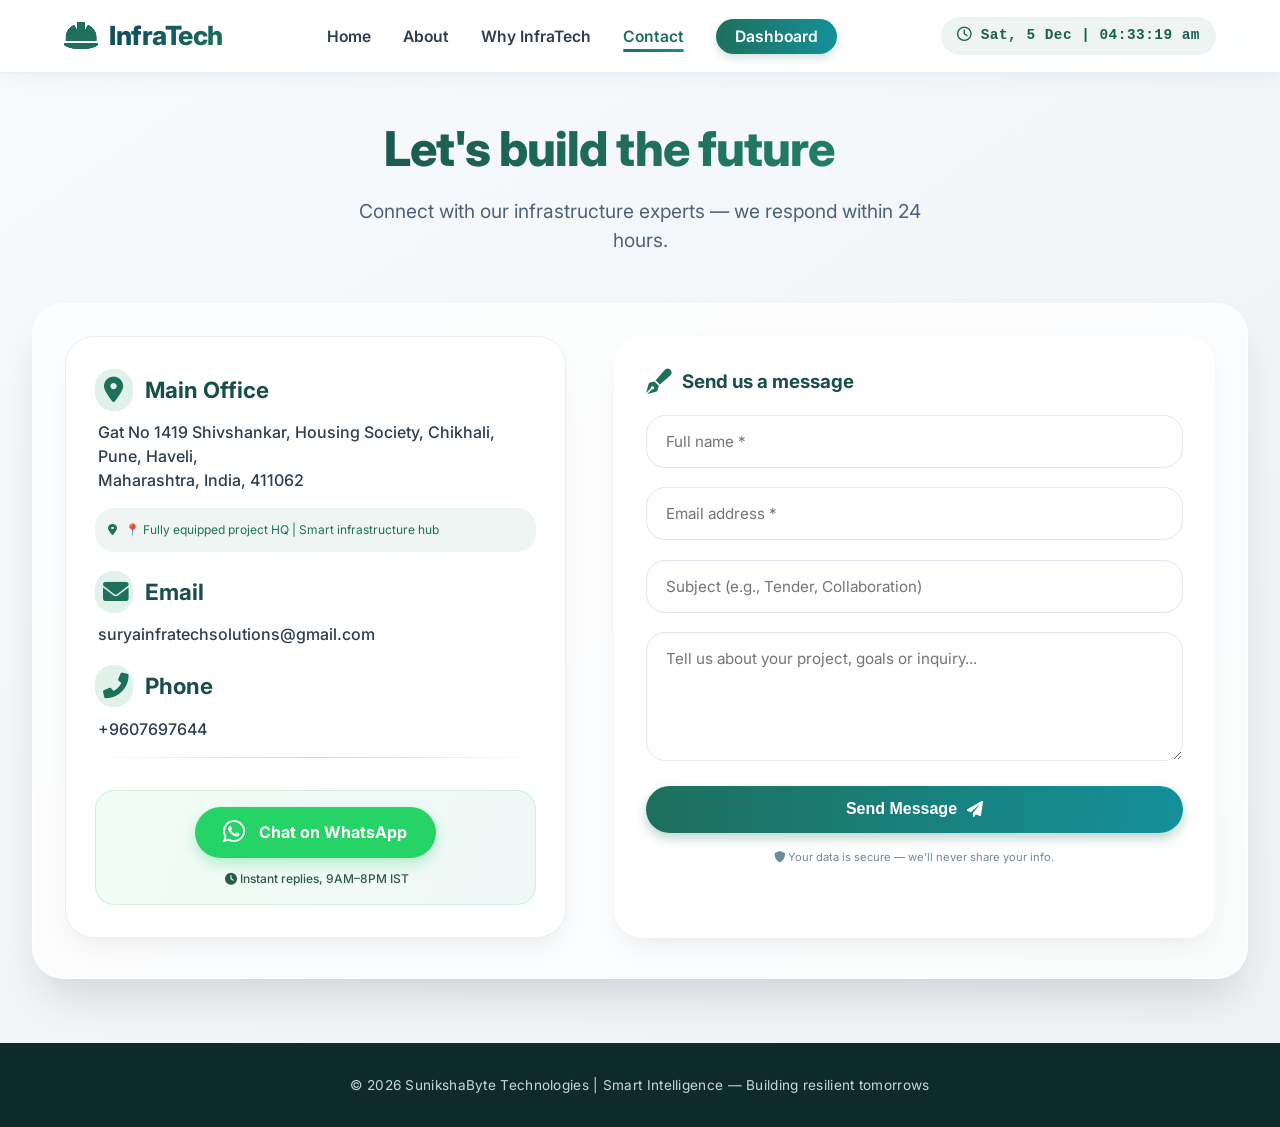
==== contact.html @ 0a13487b "Initial commit" ====
<!DOCTYPE html>
<html lang="en">
<head>
    <meta charset="UTF-8">
    <meta name="viewport" content="width=device-width, initial-scale=1.0, user-scalable=yes">
    <title>InfraTech | Contact & Connect</title>
    <!-- Google Fonts + Font Awesome -->
    <link href="https://fonts.googleapis.com/css2?family=Inter:opsz,wght@14..32,300;14..32,400;14..32,600;14..32,700;14..32,800&display=swap" rel="stylesheet">
    <link rel="stylesheet" href="https://cdnjs.cloudflare.com/ajax/libs/font-awesome/6.0.0-beta3/css/all.min.css">
    <!-- AOS Library (Animate on Scroll) -->
    <link href="https://unpkg.com/aos@2.3.1/dist/aos.css" rel="stylesheet">
    <style>
        * {
            margin: 0;
            padding: 0;
            box-sizing: border-box;
        }

        body {
            font-family: 'Inter', sans-serif;
            background: linear-gradient(145deg, #f8fafc 0%, #eef2f5 100%);
            color: #1e2a3e;
            line-height: 1.5;
            overflow-x: hidden;
        }

        /* modern navbar with glass morphism */
        .navbar {
            display: flex;
            justify-content: space-between;
            align-items: center;
            padding: 1rem 5%;
            background: rgba(255, 255, 255, 0.92);
            backdrop-filter: blur(12px);
            box-shadow: 0 8px 20px rgba(0, 0, 0, 0.03), 0 2px 4px rgba(0, 0, 0, 0.02);
            position: sticky;
            top: 0;
            z-index: 1000;
            transition: all 0.3s ease;
            border-bottom: 1px solid rgba(0, 119, 182, 0.1);
        }

        .logo {
            display: flex;
            align-items: center;
            gap: 12px;
            font-size: 1.65rem;
            font-weight: 800;
            letter-spacing: -0.02em;
            background: linear-gradient(135deg, #0b3b5f, #1e6f5c);
            -webkit-background-clip: text;
            background-clip: text;
            color: transparent;
        }

        .logo i {
            background: linear-gradient(145deg, #0f4c5f, #1e7e6c);
            -webkit-background-clip: text;
            background-clip: text;
            color: #1e6f5c;
            font-size: 1.9rem;
        }

        .nav-links {
            display: flex;
            gap: 2rem;
            list-style: none;
            align-items: center;
        }

        .nav-links a {
            text-decoration: none;
            font-weight: 600;
            color: #2c3e50;
            transition: 0.25s ease;
            font-size: 0.98rem;
            position: relative;
        }

        .nav-links a:not(.btn-dashboard):after {
            content: '';
            position: absolute;
            bottom: -6px;
            left: 0;
            width: 0%;
            height: 2.5px;
            background: linear-gradient(90deg, #1e6f5c, #14919b);
            transition: width 0.3s ease;
            border-radius: 4px;
        }

        .nav-links a:hover:after,
        .nav-links a.active:after {
            width: 100%;
        }

        .nav-links a.active {
            color: #1e6f5c;
        }

        .btn-dashboard {
            background: linear-gradient(95deg, #1e6f5c, #14919b);
            padding: 0.5rem 1.2rem;
            border-radius: 40px;
            color: white !important;
            box-shadow: 0 4px 8px rgba(30, 111, 92, 0.2);
            transition: transform 0.2s, box-shadow 0.2s;
        }

        .btn-dashboard:hover {
            transform: translateY(-2px);
            box-shadow: 0 8px 18px rgba(30, 111, 92, 0.3);
        }

        .live-clock {
            background: rgba(30, 111, 92, 0.08);
            padding: 0.5rem 1rem;
            border-radius: 60px;
            font-family: monospace;
            font-weight: 600;
            font-size: 0.9rem;
            color: #1a5f4e;
            letter-spacing: 0.5px;
            backdrop-filter: blur(4px);
        }

        /* page container */
        .page-container {
            max-width: 1280px;
            margin: 2.5rem auto;
            padding: 0 2rem;
        }

        .page-header {
            text-align: center;
            margin-bottom: 3rem;
        }

        .page-header h1 {
            font-size: 3rem;
            font-weight: 800;
            background: linear-gradient(125deg, #1a3c40, #1e6f5c, #2c9b7a);
            -webkit-background-clip: text;
            background-clip: text;
            color: transparent;
            letter-spacing: -0.02em;
            animation: fadeSlideUp 0.7s ease-out;
        }

        .page-header p {
            font-size: 1.2rem;
            color: #4a627a;
            margin-top: 0.8rem;
            max-width: 600px;
            margin-left: auto;
            margin-right: auto;
            animation: fadeSlideUp 0.7s 0.1s backwards;
        }

        /* contact grid modern */
        .contact-grid {
            display: grid;
            grid-template-columns: 1fr 1.2fr;
            gap: 3rem;
            background: rgba(255, 255, 255, 0.7);
            backdrop-filter: blur(2px);
            border-radius: 2rem;
            padding: 2rem 2rem 2.5rem;
            box-shadow: 0 25px 45px -12px rgba(0, 0, 0, 0.15);
            border: 1px solid rgba(255, 255, 255, 0.8);
            transition: all 0.3s;
        }

        /* left side - professional info cards */
        .contact-info {
            background: white;
            border-radius: 1.8rem;
            padding: 2rem 1.8rem;
            box-shadow: 0 12px 28px -8px rgba(0, 0, 0, 0.08);
            transition: transform 0.3s, box-shadow 0.3s;
            border: 1px solid #e9f0f0;
        }

        .contact-info:hover {
            transform: translateY(-6px);
            box-shadow: 0 24px 40px -12px rgba(30, 111, 92, 0.2);
        }

        .contact-info h3 {
            font-size: 1.4rem;
            margin: 1.2rem 0 0.6rem 0;
            display: flex;
            align-items: center;
            gap: 12px;
            color: #1a4e48;
        }

        .contact-info h3:first-of-type {
            margin-top: 0;
        }

        .contact-info h3 i {
            font-size: 1.6rem;
            color: #1e6f5c;
            background: #e0f2e9;
            padding: 8px;
            border-radius: 18px;
            width: 2.4rem;
            text-align: center;
        }

        .contact-info p {
            color: #2c3e4e;
            line-height: 1.5;
            margin-left: 0.2rem;
            font-weight: 500;
        }

        /* whatsapp button special */
        .whatsapp-direct {
            margin-top: 2rem;
            background: linear-gradient(105deg, #25D36610, #128C7E10);
            border-radius: 1.2rem;
            padding: 1rem;
            text-align: center;
            border: 1px solid #25D36630;
            transition: 0.25s;
        }

        .whatsapp-btn {
            display: inline-flex;
            align-items: center;
            gap: 14px;
            background: #25D366;
            padding: 0.8rem 1.8rem;
            border-radius: 60px;
            text-decoration: none;
            font-weight: 700;
            color: white;
            font-size: 1rem;
            transition: 0.2s;
            box-shadow: 0 6px 14px rgba(37, 211, 102, 0.3);
        }

        .whatsapp-btn i {
            font-size: 1.6rem;
        }

        .whatsapp-btn:hover {
            transform: scale(1.03);
            background: #20b859;
            box-shadow: 0 10px 20px rgba(37, 211, 102, 0.4);
        }

        /* form styling */
        .contact-form {
            background: white;
            border-radius: 1.8rem;
            padding: 2rem 2rem;
            box-shadow: 0 12px 28px -8px rgba(0, 0, 0, 0.08);
            transition: transform 0.3s;
        }

        .contact-form:hover {
            transform: translateY(-4px);
        }

        .contact-form input,
        .contact-form textarea {
            width: 100%;
            padding: 1rem 1.2rem;
            margin-bottom: 1.2rem;
            border: 1.5px solid #e2e8f0;
            border-radius: 1.2rem;
            font-family: 'Inter', sans-serif;
            font-size: 0.95rem;
            transition: all 0.2s;
            background: #fefefe;
        }

        .contact-form input:focus,
        .contact-form textarea:focus {
            outline: none;
            border-color: #1e6f5c;
            box-shadow: 0 0 0 4px rgba(30, 111, 92, 0.2);
        }

        .cta-button {
            background: linear-gradient(95deg, #1e6f5c, #14919b);
            border: none;
            padding: 0.9rem 1.8rem;
            border-radius: 60px;
            font-weight: 700;
            font-size: 1rem;
            color: white;
            display: inline-flex;
            align-items: center;
            gap: 10px;
            cursor: pointer;
            transition: all 0.25s;
            width: 100%;
            justify-content: center;
            box-shadow: 0 5px 12px rgba(30, 111, 92, 0.3);
        }

        .cta-button:hover {
            transform: translateY(-2px);
            filter: brightness(1.03);
            box-shadow: 0 12px 22px rgba(30, 111, 92, 0.4);
        }

        .form-feedback {
            margin-top: 1rem;
            font-size: 0.85rem;
            text-align: center;
            font-weight: 500;
            transition: all 0.2s;
        }

        footer {
            text-align: center;
            padding: 2rem;
            background: #0f2a2a;
            color: #cbd5e1;
            margin-top: 4rem;
            font-size: 0.85rem;
            letter-spacing: 0.3px;
        }

        /* animations */
        @keyframes fadeSlideUp {
            from {
                opacity: 0;
                transform: translateY(28px);
            }
            to {
                opacity: 1;
                transform: translateY(0);
            }
        }

        /* responsive */
        @media (max-width: 900px) {
            .contact-grid {
                grid-template-columns: 1fr;
                gap: 2rem;
                padding: 1.5rem;
            }
            .navbar {
                flex-wrap: wrap;
                gap: 0.8rem;
                justify-content: center;
            }
            .nav-links {
                flex-wrap: wrap;
                justify-content: center;
                gap: 1rem;
            }
            .page-header h1 {
                font-size: 2.3rem;
            }
        }

        /* floating subtle icon animation */
        .contact-info i, .whatsapp-btn i {
            transition: transform 0.2s;
        }

        .contact-info h3:hover i {
            transform: scale(1.08);
        }

        /* custom map marker style */
        .office-map-mock {
            margin-top: 1rem;
            background: #eef5f2;
            border-radius: 1.2rem;
            padding: 0.8rem;
            font-size: 0.75rem;
            display: flex;
            align-items: center;
            gap: 8px;
            color: #1e6f5c;
        }

        hr {
            margin: 1rem 0;
            border: 0;
            height: 1px;
            background: linear-gradient(90deg, transparent, #cbd5e1, transparent);
        }
    </style>
</head>
<body>

<nav class="navbar">
    <div class="logo">
        <i class="fas fa-hard-hat"></i>
        <span>InfraTech</span>
    </div>
    <ul class="nav-links">
        <li><a href="index.html">Home</a></li>
        <li><a href="about.html">About</a></li>
        <li><a href="why.html">Why InfraTech</a></li>
        <li><a href="contact.html" class="active">Contact</a></li>
        <li><a href="dashboard.html" class="btn-dashboard">Dashboard</a></li>
    </ul>
    <div class="live-clock" id="liveClock"></div>
</nav>

<main class="page-container">
    <section class="page-header" data-aos="fade-up" data-aos-duration="700">
        <h1>Let's build the future <i class="fas fa-arrow-trend-up"></i></h1>
        <p>Connect with our infrastructure experts — we respond within 24 hours.</p>
    </section>

    <div class="contact-grid">
        <!-- LEFT: Professional contact info + WhatsApp direct -->
        <div class="contact-info" data-aos="fade-right" data-aos-delay="150">
            <h3><i class="fas fa-map-marker-alt"></i> Main Office</h3>
            <p>Gat No 1419 Shivshankar, Housing Society, Chikhali, Pune, Haveli,<br>Maharashtra, India, 411062</p>
            <div class="office-map-mock">
                <i class="fas fa-location-dot"></i> <span>📍 Fully equipped project HQ | Smart infrastructure hub</span>
            </div>
            
            <h3><i class="fas fa-envelope"></i> Email</h3>
            <p>suryainfratechsolutions@gmail.com</p>
            
            <h3><i class="fas fa-phone-alt"></i> Phone</h3>
            <p>+9607697644</p>
            
            <hr>
            <!-- WhatsApp direct integration -->
            <div class="whatsapp-direct">
                <a href="https://wa.me/9607697644?text=Hello%20InfraTech%2C%20I%27m%20interested%20in%20your%20infrastructure%20services%20and%20would%20like%20to%20discuss%20a%20project." 
                   target="_blank" 
                   rel="noopener noreferrer" 
                   class="whatsapp-btn">
                    <i class="fab fa-whatsapp"></i> Chat on WhatsApp
                </a>
                <p style="font-size: 0.75rem; margin-top: 12px; color:#2c5a4a;"><i class="fas fa-clock"></i> Instant replies, 9AM–8PM IST</p>
            </div>
        </div>

        <!-- RIGHT: Dynamic form with animation and toast feedback -->
        <form id="contactForm" class="contact-form" data-aos="fade-left" data-aos-delay="200">
            <div style="display: flex; align-items: center; gap: 10px; margin-bottom: 1.2rem;">
                <i class="fas fa-pen-fancy" style="color:#1e6f5c; font-size: 1.6rem;"></i>
                <h3 style="color: #1a4e48; margin:0;">Send us a message</h3>
            </div>
            <input type="text" id="name" placeholder="Full name *" required>
            <input type="email" id="email" placeholder="Email address *" required>
            <input type="text" id="subject" placeholder="Subject (e.g., Tender, Collaboration)">
            <textarea id="message" rows="5" placeholder="Tell us about your project, goals or inquiry..." required></textarea>
            <button type="submit" class="cta-button" id="submitBtn">
                <span>Send Message</span> <i class="fas fa-paper-plane"></i>
            </button>
            <div id="formFeedback" class="form-feedback"></div>
            <p style="font-size: 0.7rem; text-align: center; margin-top: 1rem; color: #6c8b9b;"><i class="fas fa-shield-alt"></i> Your data is secure — we’ll never share your info.</p>
        </form>
    </div>
</main>

<footer>
    <p>&copy; 2026 SunikshaByte Technologies | Smart Intelligence — Building resilient tomorrows</p>
</footer>

<!-- AOS + GSAP for extra micro interactions (optional but adds pro animations) -->
<script src="https://unpkg.com/aos@2.3.1/dist/aos.js"></script>
<script src="https://cdnjs.cloudflare.com/ajax/libs/gsap/3.12.5/gsap.min.js"></script>

<script>
    // Live Clock update (professional)
    function updateClock() {
        const now = new Date();
        const options = { timeZone: 'Asia/Kolkata', hour12: true, hour: '2-digit', minute: '2-digit', second: '2-digit' };
        let timeStr = now.toLocaleTimeString('en-IN', options);
        const day = now.toLocaleDateString('en-IN', { weekday: 'short', day: 'numeric', month: 'short' });
        document.getElementById('liveClock').innerHTML = `<i class="far fa-clock"></i> ${day} | ${timeStr}`;
    }
    updateClock();
    setInterval(updateClock, 1000);

    // AOS init (scroll animations)
    AOS.init({
        duration: 800,
        once: true,
        offset: 80,
        easing: 'ease-out-quad',
    });

    // GSAP entrance animation for contact grid and minor floating effect
    gsap.fromTo(".contact-info", 
        { opacity: 0, x: -35 },
        { opacity: 1, x: 0, duration: 0.8, ease: "power2.out", delay: 0.2 }
    );
    gsap.fromTo(".contact-form", 
        { opacity: 0, x: 35 },
        { opacity: 1, x: 0, duration: 0.8, ease: "power2.out", delay: 0.3 }
    );
    
    // subtle pulse for WhatsApp button on hover (already via css, extra fun)
    const waBtn = document.querySelector('.whatsapp-btn');
    if(waBtn) {
        waBtn.addEventListener('mouseenter', () => {
            gsap.to(waBtn, { scale: 1.02, duration: 0.2, ease: "backOut" });
        });
        waBtn.addEventListener('mouseleave', () => {
            gsap.to(waBtn, { scale: 1, duration: 0.2 });
        });
    }

    // Form handling with validation, feedback animation and simulated submit (beautiful toast style)
    const contactForm = document.getElementById('contactForm');
    const feedbackDiv = document.getElementById('formFeedback');
    const submitBtn = document.getElementById('submitBtn');

    contactForm.addEventListener('submit', async (e) => {
        e.preventDefault();
        
        // gather fields
        const name = document.getElementById('name').value.trim();
        const email = document.getElementById('email').value.trim();
        const subject = document.getElementById('subject').value.trim() || "New inquiry from InfraTech contact";
        const message = document.getElementById('message').value.trim();
        
        // validation
        if(!name || !email || !message) {
            feedbackDiv.innerHTML = '<span style="color:#c0392b; background:#ffe6e5; padding: 8px 16px; border-radius: 60px;"><i class="fas fa-exclamation-triangle"></i> Please fill all required fields (*)</span>';
            gsap.fromTo(feedbackDiv, { opacity: 0, y: 8 }, { opacity: 1, y: 0, duration: 0.3 });
            setTimeout(() => {
                if(feedbackDiv.innerHTML.includes('fill all required')) {
                    gsap.to(feedbackDiv, { opacity: 0, duration: 0.8, delay: 2.5, onComplete: () => feedbackDiv.innerHTML = '' });
                }
            }, 2800);
            return;
        }
        
        const emailPattern = /^[^\s@]+@([^\s@]+\.)+[^\s@]+$/;
        if(!emailPattern.test(email)) {
            feedbackDiv.innerHTML = '<span style="color:#c0392b; background:#ffe6e5; padding: 8px 16px; border-radius: 60px;"><i class="fas fa-envelope-open-text"></i> Enter a valid email address.</span>';
            gsap.fromTo(feedbackDiv, { opacity: 0, y: 5 }, { opacity: 1, y: 0, duration: 0.25 });
            setTimeout(() => {
                if(feedbackDiv.innerHTML.includes('valid email')) gsap.to(feedbackDiv, { opacity: 0, duration: 0.6, delay: 2, onComplete: () => feedbackDiv.innerHTML = '' });
            }, 2500);
            return;
        }
        
        // Show loading state on button
        const originalBtnText = submitBtn.innerHTML;
        submitBtn.innerHTML = '<i class="fas fa-spinner fa-pulse"></i> Sending...';
        submitBtn.disabled = true;
        
        // Simulate API / backend integration (just for demo with animation & success)
        // In real case you would fetch POST to your endpoint. Here we mimic success with delay.
        setTimeout(() => {
            // Show success message with professional touch
            feedbackDiv.innerHTML = `<span style="background:#e0f2e9; color:#1e6f5c; padding: 12px 20px; border-radius: 50px; display:inline-block; font-weight:600;"><i class="fas fa-check-circle"></i> Thanks ${name}! Our team will reach out shortly.</span>`;
            gsap.fromTo(feedbackDiv, { scale: 0.9, opacity: 0 }, { scale: 1, opacity: 1, duration: 0.4, ease: "backOut" });
            
            // Reset form fields
            contactForm.reset();
            submitBtn.innerHTML = originalBtnText;
            submitBtn.disabled = false;
            
            // Auto clear feedback after 6 seconds
            setTimeout(() => {
                gsap.to(feedbackDiv, { opacity: 0, duration: 0.6, onComplete: () => feedbackDiv.innerHTML = '' });
            }, 5500);
            
            // Optional: you can also send real data to a webhook (dummy commented)
            // Example: fetch('/api/contact', { method: 'POST', body: JSON.stringify({name, email, subject, message}) })
        }, 1200);
    });
    
    // Additional subtle floating effect for header icons
    const headerIcon = document.querySelector('.page-header i');
    if(headerIcon) {
        gsap.to(headerIcon, { y: -4, repeat: -1, yoyo: true, duration: 1.2, ease: "sine.inOut" });
    }
    
    // animate border glow on form inputs on focus modern
    const inputs = document.querySelectorAll('.contact-form input, .contact-form textarea');
    inputs.forEach(input => {
        input.addEventListener('focus', () => {
            gsap.to(input, { scale: 1.01, duration: 0.2, borderColor: "#1e6f5c", ease: "power1.out" });
        });
        input.addEventListener('blur', () => {
            gsap.to(input, { scale: 1, borderColor: "#e2e8f0", duration: 0.2 });
        });
    });
    
    // Prefill WhatsApp link dynamic based on message? Not necessary, but it's already clean.
    // Extra: If someone clicks on phone number or email copy with toast? optional micro-interaction
    const phoneP = document.querySelector('.contact-info p:nth-of-type(3)');
    if(phoneP) {
        phoneP.style.cursor = 'pointer';
        phoneP.addEventListener('click', () => {
            navigator.clipboard.writeText('+9607697644');
            const tempToast = document.createElement('div');
            tempToast.innerText = '📞 Phone copied!';
            tempToast.style.position = 'fixed';
            tempToast.style.bottom = '20px';
            tempToast.style.left = '50%';
            tempToast.style.transform = 'translateX(-50%)';
            tempToast.style.background = '#1e2a3e';
            tempToast.style.color = '#fff';
            tempToast.style.padding = '8px 20px';
            tempToast.style.borderRadius = '40px';
            tempToast.style.fontSize = '0.8rem';
            tempToast.style.zIndex = '9999';
            tempToast.style.backdropFilter = 'blur(8px)';
            document.body.appendChild(tempToast);
            setTimeout(() => tempToast.remove(), 1800);
        });
    }
    
    // email copy trigger
    const emailP = document.querySelector('.contact-info p:nth-of-type(2)');
    if(emailP) {
        emailP.style.cursor = 'pointer';
        emailP.addEventListener('click', () => {
            navigator.clipboard.writeText('suryainfratechsolutions@gmail.com');
            const toastMsg = document.createElement('div');
            toastMsg.innerText = '✉️ Email copied to clipboard';
            toastMsg.style.cssText = 'position:fixed; bottom:25px; left:50%; transform:translateX(-50%); background:#1e6f5c; color:white; padding:8px 20px; border-radius:60px; font-size:0.8rem; z-index:9999; box-shadow:0 4px 12px rgba(0,0,0,0.2);';
            document.body.appendChild(toastMsg);
            setTimeout(() => toastMsg.remove(), 1800);
        });
    }
</script>
</body>
</html>
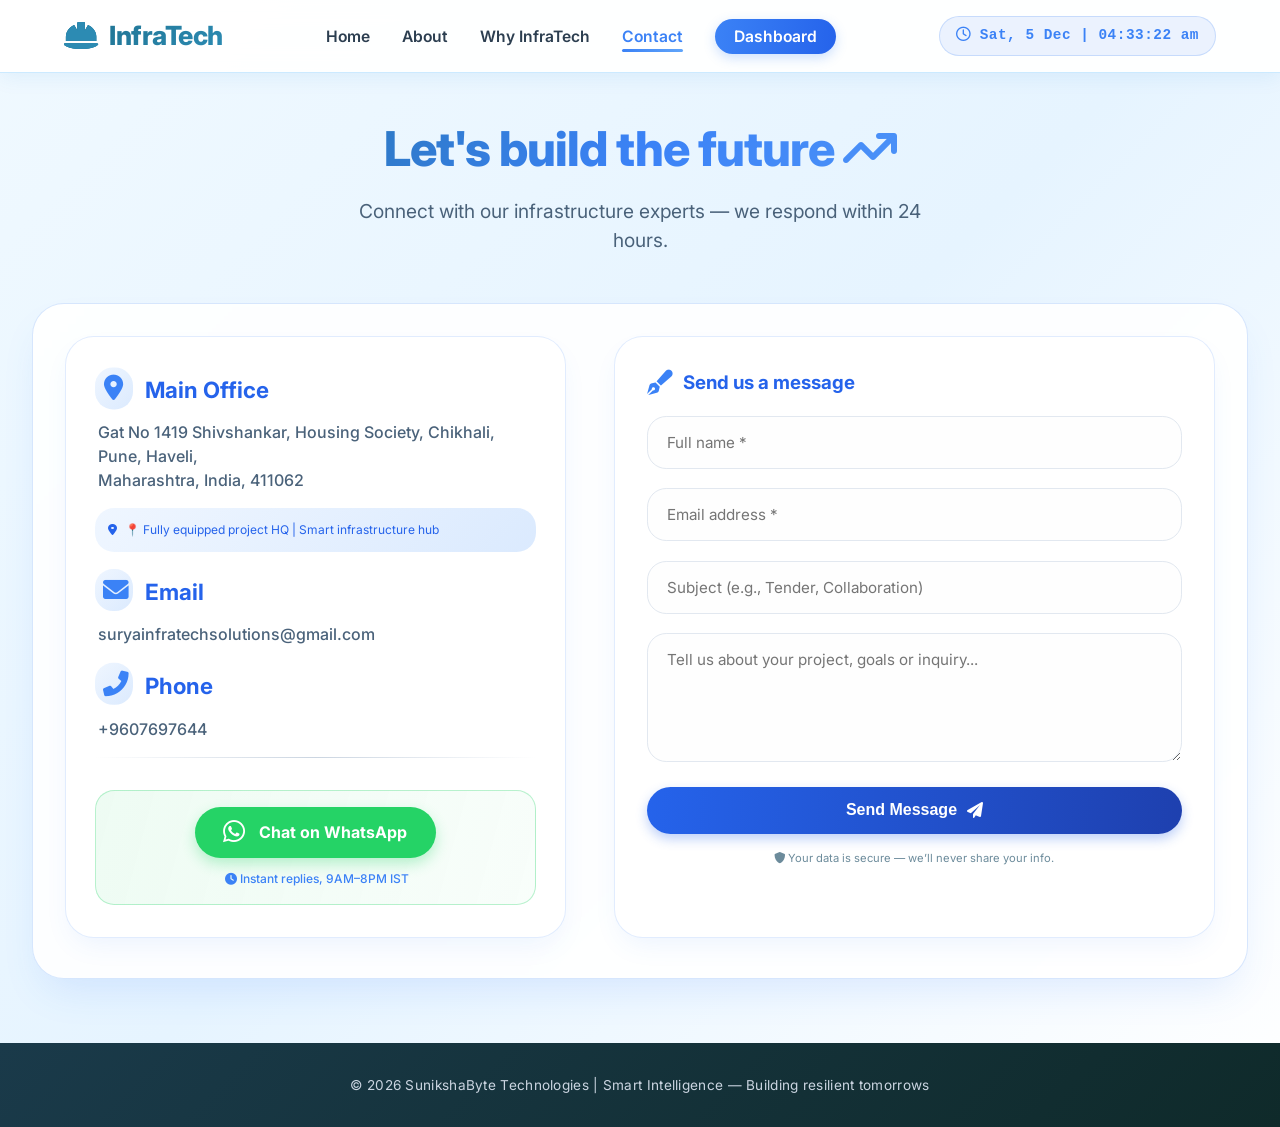
==== commit dcb46890: "contact page update" ====
--- a/contact.html
+++ b/contact.html
@@ -18,26 +18,26 @@
 
         body {
             font-family: 'Inter', sans-serif;
-            background: linear-gradient(145deg, #f8fafc 0%, #eef2f5 100%);
+            background: linear-gradient(135deg, #f0f9ff 0%, #e6f4ff 50%, #ffffff 100%);
             color: #1e2a3e;
             line-height: 1.5;
             overflow-x: hidden;
         }
 
-        /* modern navbar with glass morphism */
+        /* modern navbar with glass morphism - sky blue theme */
         .navbar {
             display: flex;
             justify-content: space-between;
             align-items: center;
             padding: 1rem 5%;
-            background: rgba(255, 255, 255, 0.92);
+            background: rgba(255, 255, 255, 0.95);
             backdrop-filter: blur(12px);
-            box-shadow: 0 8px 20px rgba(0, 0, 0, 0.03), 0 2px 4px rgba(0, 0, 0, 0.02);
+            box-shadow: 0 4px 20px rgba(0, 120, 200, 0.08);
             position: sticky;
             top: 0;
             z-index: 1000;
             transition: all 0.3s ease;
-            border-bottom: 1px solid rgba(0, 119, 182, 0.1);
+            border-bottom: 1px solid rgba(0, 150, 255, 0.2);
         }
 
         .logo {
@@ -47,17 +47,17 @@
             font-size: 1.65rem;
             font-weight: 800;
             letter-spacing: -0.02em;
-            background: linear-gradient(135deg, #0b3b5f, #1e6f5c);
+            background: linear-gradient(135deg, #1e6f8c, #2c8bb3);
             -webkit-background-clip: text;
             background-clip: text;
             color: transparent;
         }
 
         .logo i {
-            background: linear-gradient(145deg, #0f4c5f, #1e7e6c);
+            background: linear-gradient(145deg, #1e6f8c, #2c8bb3);
             -webkit-background-clip: text;
             background-clip: text;
-            color: #1e6f5c;
+            color: #2c8bb3;
             font-size: 1.9rem;
         }
 
@@ -84,7 +84,7 @@
             left: 0;
             width: 0%;
             height: 2.5px;
-            background: linear-gradient(90deg, #1e6f5c, #14919b);
+            background: linear-gradient(90deg, #3b82f6, #60a5fa);
             transition: width 0.3s ease;
             border-radius: 4px;
         }
@@ -95,33 +95,34 @@
         }
 
         .nav-links a.active {
-            color: #1e6f5c;
+            color: #3b82f6;
         }
 
         .btn-dashboard {
-            background: linear-gradient(95deg, #1e6f5c, #14919b);
+            background: linear-gradient(95deg, #3b82f6, #2563eb);
             padding: 0.5rem 1.2rem;
             border-radius: 40px;
             color: white !important;
-            box-shadow: 0 4px 8px rgba(30, 111, 92, 0.2);
+            box-shadow: 0 4px 12px rgba(59, 130, 246, 0.25);
             transition: transform 0.2s, box-shadow 0.2s;
         }
 
         .btn-dashboard:hover {
             transform: translateY(-2px);
-            box-shadow: 0 8px 18px rgba(30, 111, 92, 0.3);
+            box-shadow: 0 8px 20px rgba(59, 130, 246, 0.35);
         }
 
         .live-clock {
-            background: rgba(30, 111, 92, 0.08);
+            background: rgba(59, 130, 246, 0.1);
             padding: 0.5rem 1rem;
             border-radius: 60px;
             font-family: monospace;
             font-weight: 600;
             font-size: 0.9rem;
-            color: #1a5f4e;
+            color: #3b82f6;
             letter-spacing: 0.5px;
             backdrop-filter: blur(4px);
+            border: 1px solid rgba(59, 130, 246, 0.2);
         }
 
         /* page container */
@@ -139,7 +140,7 @@
         .page-header h1 {
             font-size: 3rem;
             font-weight: 800;
-            background: linear-gradient(125deg, #1a3c40, #1e6f5c, #2c9b7a);
+            background: linear-gradient(125deg, #1e6f8c, #3b82f6, #60a5fa);
             -webkit-background-clip: text;
             background-clip: text;
             color: transparent;
@@ -157,17 +158,17 @@
             animation: fadeSlideUp 0.7s 0.1s backwards;
         }
 
-        /* contact grid modern */
+        /* contact grid modern - sky blue theme */
         .contact-grid {
             display: grid;
             grid-template-columns: 1fr 1.2fr;
             gap: 3rem;
-            background: rgba(255, 255, 255, 0.7);
+            background: rgba(255, 255, 255, 0.9);
             backdrop-filter: blur(2px);
             border-radius: 2rem;
             padding: 2rem 2rem 2.5rem;
-            box-shadow: 0 25px 45px -12px rgba(0, 0, 0, 0.15);
-            border: 1px solid rgba(255, 255, 255, 0.8);
+            box-shadow: 0 20px 40px -12px rgba(59, 130, 246, 0.15);
+            border: 1px solid rgba(59, 130, 246, 0.2);
             transition: all 0.3s;
         }
 
@@ -176,14 +177,34 @@
             background: white;
             border-radius: 1.8rem;
             padding: 2rem 1.8rem;
-            box-shadow: 0 12px 28px -8px rgba(0, 0, 0, 0.08);
-            transition: transform 0.3s, box-shadow 0.3s;
-            border: 1px solid #e9f0f0;
+            box-shadow: 0 12px 28px -8px rgba(59, 130, 246, 0.1);
+            transition: transform 0.4s ease, box-shadow 0.4s ease;
+            border: 1px solid rgba(59, 130, 246, 0.15);
+            position: relative;
+            overflow: hidden;
+        }
+
+        .contact-info::before {
+            content: '';
+            position: absolute;
+            top: 0;
+            left: 0;
+            right: 0;
+            height: 4px;
+            background: linear-gradient(90deg, #3b82f6, #60a5fa, #93c5fd);
+            border-radius: 1.8rem 1.8rem 0 0;
+            transform: scaleX(0);
+            transition: transform 0.4s ease;
+        }
+
+        .contact-info:hover::before {
+            transform: scaleX(1);
         }
 
         .contact-info:hover {
             transform: translateY(-6px);
-            box-shadow: 0 24px 40px -12px rgba(30, 111, 92, 0.2);
+            box-shadow: 0 24px 40px -12px rgba(59, 130, 246, 0.2);
+            border-color: rgba(59, 130, 246, 0.3);
         }
 
         .contact-info h3 {
@@ -192,7 +213,7 @@
             display: flex;
             align-items: center;
             gap: 12px;
-            color: #1a4e48;
+            color: #2563eb;
         }
 
         .contact-info h3:first-of-type {
@@ -201,29 +222,34 @@
 
         .contact-info h3 i {
             font-size: 1.6rem;
-            color: #1e6f5c;
-            background: #e0f2e9;
+            color: #3b82f6;
+            background: linear-gradient(135deg, #eff6ff, #dbeafe);
             padding: 8px;
             border-radius: 18px;
             width: 2.4rem;
             text-align: center;
+            transition: transform 0.3s ease;
+        }
+
+        .contact-info h3:hover i {
+            transform: scale(1.1) rotate(5deg);
         }
 
         .contact-info p {
-            color: #2c3e4e;
+            color: #4a627a;
             line-height: 1.5;
             margin-left: 0.2rem;
             font-weight: 500;
         }
 
-        /* whatsapp button special */
+        /* whatsapp button */
         .whatsapp-direct {
             margin-top: 2rem;
-            background: linear-gradient(105deg, #25D36610, #128C7E10);
+            background: linear-gradient(105deg, rgba(37, 211, 102, 0.08), rgba(37, 211, 102, 0.03));
             border-radius: 1.2rem;
             padding: 1rem;
             text-align: center;
-            border: 1px solid #25D36630;
+            border: 1px solid rgba(37, 211, 102, 0.3);
             transition: 0.25s;
         }
 
@@ -238,31 +264,56 @@
             font-weight: 700;
             color: white;
             font-size: 1rem;
-            transition: 0.2s;
+            transition: all 0.3s ease;
             box-shadow: 0 6px 14px rgba(37, 211, 102, 0.3);
         }
 
         .whatsapp-btn i {
             font-size: 1.6rem;
+            transition: transform 0.3s ease;
         }
 
         .whatsapp-btn:hover {
-            transform: scale(1.03);
+            transform: translateY(-3px) scale(1.02);
             background: #20b859;
-            box-shadow: 0 10px 20px rgba(37, 211, 102, 0.4);
-        }
-
-        /* form styling */
+            box-shadow: 0 12px 24px rgba(37, 211, 102, 0.4);
+        }
+
+        .whatsapp-btn:hover i {
+            transform: scale(1.1);
+        }
+
+        /* form styling - sky blue theme */
         .contact-form {
             background: white;
             border-radius: 1.8rem;
             padding: 2rem 2rem;
-            box-shadow: 0 12px 28px -8px rgba(0, 0, 0, 0.08);
-            transition: transform 0.3s;
+            box-shadow: 0 12px 28px -8px rgba(59, 130, 246, 0.1);
+            transition: transform 0.4s ease, box-shadow 0.4s ease;
+            border: 1px solid rgba(59, 130, 246, 0.15);
+            position: relative;
+        }
+
+        .contact-form::before {
+            content: '';
+            position: absolute;
+            top: 0;
+            left: 0;
+            right: 0;
+            height: 4px;
+            background: linear-gradient(90deg, #3b82f6, #60a5fa, #93c5fd);
+            border-radius: 1.8rem 1.8rem 0 0;
+            transform: scaleX(0);
+            transition: transform 0.4s ease;
+        }
+
+        .contact-form:hover::before {
+            transform: scaleX(1);
         }
 
         .contact-form:hover {
             transform: translateY(-4px);
+            box-shadow: 0 20px 35px -12px rgba(59, 130, 246, 0.2);
         }
 
         .contact-form input,
@@ -274,19 +325,20 @@
             border-radius: 1.2rem;
             font-family: 'Inter', sans-serif;
             font-size: 0.95rem;
-            transition: all 0.2s;
+            transition: all 0.3s ease;
             background: #fefefe;
         }
 
         .contact-form input:focus,
         .contact-form textarea:focus {
             outline: none;
-            border-color: #1e6f5c;
-            box-shadow: 0 0 0 4px rgba(30, 111, 92, 0.2);
+            border-color: #3b82f6;
+            box-shadow: 0 0 0 4px rgba(59, 130, 246, 0.15);
+            transform: translateY(-2px);
         }
 
         .cta-button {
-            background: linear-gradient(95deg, #1e6f5c, #14919b);
+            background: linear-gradient(95deg, #2563eb, #1e40af);
             border: none;
             padding: 0.9rem 1.8rem;
             border-radius: 60px;
@@ -297,16 +349,35 @@
             align-items: center;
             gap: 10px;
             cursor: pointer;
-            transition: all 0.25s;
+            transition: all 0.3s ease;
             width: 100%;
             justify-content: center;
-            box-shadow: 0 5px 12px rgba(30, 111, 92, 0.3);
+            box-shadow: 0 5px 12px rgba(37, 99, 235, 0.3);
+            position: relative;
+            overflow: hidden;
+        }
+
+        .cta-button::before {
+            content: '';
+            position: absolute;
+            top: 50%;
+            left: 50%;
+            width: 0;
+            height: 0;
+            border-radius: 50%;
+            background: rgba(255, 255, 255, 0.3);
+            transform: translate(-50%, -50%);
+            transition: width 0.6s, height 0.6s;
+        }
+
+        .cta-button:hover::before {
+            width: 300px;
+            height: 300px;
         }
 
         .cta-button:hover {
-            transform: translateY(-2px);
-            filter: brightness(1.03);
-            box-shadow: 0 12px 22px rgba(30, 111, 92, 0.4);
+            transform: translateY(-3px);
+            box-shadow: 0 12px 24px rgba(37, 99, 235, 0.4);
         }
 
         .form-feedback {
@@ -320,7 +391,7 @@
         footer {
             text-align: center;
             padding: 2rem;
-            background: #0f2a2a;
+            background: linear-gradient(135deg, #1a3a4a, #0f2a2a);
             color: #cbd5e1;
             margin-top: 4rem;
             font-size: 0.85rem;
@@ -336,6 +407,15 @@
             to {
                 opacity: 1;
                 transform: translateY(0);
+            }
+        }
+
+        @keyframes pulseGlow {
+            0%, 100% {
+                box-shadow: 0 0 0 0 rgba(59, 130, 246, 0.4);
+            }
+            50% {
+                box-shadow: 0 0 0 8px rgba(59, 130, 246, 0);
             }
         }
 
@@ -361,26 +441,22 @@
             }
         }
 
-        /* floating subtle icon animation */
-        .contact-info i, .whatsapp-btn i {
-            transition: transform 0.2s;
-        }
-
-        .contact-info h3:hover i {
-            transform: scale(1.08);
-        }
-
         /* custom map marker style */
         .office-map-mock {
             margin-top: 1rem;
-            background: #eef5f2;
+            background: linear-gradient(135deg, #eff6ff, #dbeafe);
             border-radius: 1.2rem;
             padding: 0.8rem;
             font-size: 0.75rem;
             display: flex;
             align-items: center;
             gap: 8px;
-            color: #1e6f5c;
+            color: #2563eb;
+            transition: transform 0.3s ease;
+        }
+
+        .office-map-mock:hover {
+            transform: translateX(5px);
         }
 
         hr {
@@ -388,6 +464,21 @@
             border: 0;
             height: 1px;
             background: linear-gradient(90deg, transparent, #cbd5e1, transparent);
+        }
+
+        /* floating animation for icons */
+        @keyframes float {
+            0%, 100% {
+                transform: translateY(0px);
+            }
+            50% {
+                transform: translateY(-5px);
+            }
+        }
+
+        .page-header i {
+            animation: float 3s ease-in-out infinite;
+            display: inline-block;
         }
     </style>
 </head>
@@ -438,15 +529,15 @@
                    class="whatsapp-btn">
                     <i class="fab fa-whatsapp"></i> Chat on WhatsApp
                 </a>
-                <p style="font-size: 0.75rem; margin-top: 12px; color:#2c5a4a;"><i class="fas fa-clock"></i> Instant replies, 9AM–8PM IST</p>
+                <p style="font-size: 0.75rem; margin-top: 12px; color:#3b82f6;"><i class="fas fa-clock"></i> Instant replies, 9AM–8PM IST</p>
             </div>
         </div>
 
         <!-- RIGHT: Dynamic form with animation and toast feedback -->
         <form id="contactForm" class="contact-form" data-aos="fade-left" data-aos-delay="200">
             <div style="display: flex; align-items: center; gap: 10px; margin-bottom: 1.2rem;">
-                <i class="fas fa-pen-fancy" style="color:#1e6f5c; font-size: 1.6rem;"></i>
-                <h3 style="color: #1a4e48; margin:0;">Send us a message</h3>
+                <i class="fas fa-pen-fancy" style="color:#3b82f6; font-size: 1.6rem;"></i>
+                <h3 style="color: #2563eb; margin:0;">Send us a message</h3>
             </div>
             <input type="text" id="name" placeholder="Full name *" required>
             <input type="email" id="email" placeholder="Email address *" required>
@@ -465,12 +556,12 @@
     <p>&copy; 2026 SunikshaByte Technologies | Smart Intelligence — Building resilient tomorrows</p>
 </footer>
 
-<!-- AOS + GSAP for extra micro interactions (optional but adds pro animations) -->
+<!-- AOS + GSAP for extra micro interactions -->
 <script src="https://unpkg.com/aos@2.3.1/dist/aos.js"></script>
 <script src="https://cdnjs.cloudflare.com/ajax/libs/gsap/3.12.5/gsap.min.js"></script>
 
 <script>
-    // Live Clock update (professional)
+    // Live Clock update
     function updateClock() {
         const now = new Date();
         const options = { timeZone: 'Asia/Kolkata', hour12: true, hour: '2-digit', minute: '2-digit', second: '2-digit' };
@@ -481,7 +572,7 @@
     updateClock();
     setInterval(updateClock, 1000);
 
-    // AOS init (scroll animations)
+    // AOS init
     AOS.init({
         duration: 800,
         once: true,
@@ -489,28 +580,38 @@
         easing: 'ease-out-quad',
     });
 
-    // GSAP entrance animation for contact grid and minor floating effect
+    // GSAP entrance animations
     gsap.fromTo(".contact-info", 
-        { opacity: 0, x: -35 },
-        { opacity: 1, x: 0, duration: 0.8, ease: "power2.out", delay: 0.2 }
+        { opacity: 0, x: -40, rotationY: -10 },
+        { opacity: 1, x: 0, rotationY: 0, duration: 0.8, ease: "power2.out", delay: 0.2 }
     );
     gsap.fromTo(".contact-form", 
-        { opacity: 0, x: 35 },
-        { opacity: 1, x: 0, duration: 0.8, ease: "power2.out", delay: 0.3 }
+        { opacity: 0, x: 40, rotationY: 10 },
+        { opacity: 1, x: 0, rotationY: 0, duration: 0.8, ease: "power2.out", delay: 0.3 }
     );
     
-    // subtle pulse for WhatsApp button on hover (already via css, extra fun)
+    // Animate page header elements
+    gsap.fromTo(".page-header h1", 
+        { opacity: 0, y: -30 },
+        { opacity: 1, y: 0, duration: 0.6, ease: "backOut", delay: 0.1 }
+    );
+    gsap.fromTo(".page-header p", 
+        { opacity: 0, y: 20 },
+        { opacity: 1, y: 0, duration: 0.6, delay: 0.2 }
+    );
+    
+    // WhatsApp button hover animation
     const waBtn = document.querySelector('.whatsapp-btn');
     if(waBtn) {
         waBtn.addEventListener('mouseenter', () => {
-            gsap.to(waBtn, { scale: 1.02, duration: 0.2, ease: "backOut" });
+            gsap.to(waBtn, { scale: 1.03, duration: 0.2, ease: "backOut" });
         });
         waBtn.addEventListener('mouseleave', () => {
             gsap.to(waBtn, { scale: 1, duration: 0.2 });
         });
     }
 
-    // Form handling with validation, feedback animation and simulated submit (beautiful toast style)
+    // Form handling with enhanced animations
     const contactForm = document.getElementById('contactForm');
     const feedbackDiv = document.getElementById('formFeedback');
     const submitBtn = document.getElementById('submitBtn');
@@ -518,116 +619,124 @@
     contactForm.addEventListener('submit', async (e) => {
         e.preventDefault();
         
-        // gather fields
         const name = document.getElementById('name').value.trim();
         const email = document.getElementById('email').value.trim();
         const subject = document.getElementById('subject').value.trim() || "New inquiry from InfraTech contact";
         const message = document.getElementById('message').value.trim();
         
-        // validation
         if(!name || !email || !message) {
-            feedbackDiv.innerHTML = '<span style="color:#c0392b; background:#ffe6e5; padding: 8px 16px; border-radius: 60px;"><i class="fas fa-exclamation-triangle"></i> Please fill all required fields (*)</span>';
-            gsap.fromTo(feedbackDiv, { opacity: 0, y: 8 }, { opacity: 1, y: 0, duration: 0.3 });
+            feedbackDiv.innerHTML = '<span style="color:#dc2626; background:#fee2e2; padding: 10px 18px; border-radius: 60px; display:inline-block;"><i class="fas fa-exclamation-triangle"></i> Please fill all required fields (*)</span>';
+            gsap.fromTo(feedbackDiv, { opacity: 0, y: 10, scale: 0.9 }, { opacity: 1, y: 0, scale: 1, duration: 0.4, ease: "backOut" });
             setTimeout(() => {
-                if(feedbackDiv.innerHTML.includes('fill all required')) {
-                    gsap.to(feedbackDiv, { opacity: 0, duration: 0.8, delay: 2.5, onComplete: () => feedbackDiv.innerHTML = '' });
+                if(feedbackDiv.innerHTML.includes('required')) {
+                    gsap.to(feedbackDiv, { opacity: 0, duration: 0.5, delay: 2.5, onComplete: () => feedbackDiv.innerHTML = '' });
                 }
-            }, 2800);
+            }, 3000);
             return;
         }
         
         const emailPattern = /^[^\s@]+@([^\s@]+\.)+[^\s@]+$/;
         if(!emailPattern.test(email)) {
-            feedbackDiv.innerHTML = '<span style="color:#c0392b; background:#ffe6e5; padding: 8px 16px; border-radius: 60px;"><i class="fas fa-envelope-open-text"></i> Enter a valid email address.</span>';
-            gsap.fromTo(feedbackDiv, { opacity: 0, y: 5 }, { opacity: 1, y: 0, duration: 0.25 });
+            feedbackDiv.innerHTML = '<span style="color:#dc2626; background:#fee2e2; padding: 10px 18px; border-radius: 60px; display:inline-block;"><i class="fas fa-envelope-open-text"></i> Enter a valid email address.</span>';
+            gsap.fromTo(feedbackDiv, { opacity: 0, y: 10, scale: 0.9 }, { opacity: 1, y: 0, scale: 1, duration: 0.3 });
             setTimeout(() => {
-                if(feedbackDiv.innerHTML.includes('valid email')) gsap.to(feedbackDiv, { opacity: 0, duration: 0.6, delay: 2, onComplete: () => feedbackDiv.innerHTML = '' });
+                if(feedbackDiv.innerHTML.includes('valid email')) gsap.to(feedbackDiv, { opacity: 0, duration: 0.5, delay: 2, onComplete: () => feedbackDiv.innerHTML = '' });
             }, 2500);
             return;
         }
         
-        // Show loading state on button
         const originalBtnText = submitBtn.innerHTML;
         submitBtn.innerHTML = '<i class="fas fa-spinner fa-pulse"></i> Sending...';
         submitBtn.disabled = true;
         
-        // Simulate API / backend integration (just for demo with animation & success)
-        // In real case you would fetch POST to your endpoint. Here we mimic success with delay.
         setTimeout(() => {
-            // Show success message with professional touch
-            feedbackDiv.innerHTML = `<span style="background:#e0f2e9; color:#1e6f5c; padding: 12px 20px; border-radius: 50px; display:inline-block; font-weight:600;"><i class="fas fa-check-circle"></i> Thanks ${name}! Our team will reach out shortly.</span>`;
-            gsap.fromTo(feedbackDiv, { scale: 0.9, opacity: 0 }, { scale: 1, opacity: 1, duration: 0.4, ease: "backOut" });
+            feedbackDiv.innerHTML = `<span style="background:#dbeafe; color:#1e40af; padding: 12px 24px; border-radius: 50px; display:inline-block; font-weight:600;"><i class="fas fa-check-circle"></i> Thanks ${name}! Our team will reach out shortly.</span>`;
+            gsap.fromTo(feedbackDiv, { scale: 0.8, opacity: 0 }, { scale: 1, opacity: 1, duration: 0.5, ease: "backOut" });
             
-            // Reset form fields
             contactForm.reset();
             submitBtn.innerHTML = originalBtnText;
             submitBtn.disabled = false;
             
-            // Auto clear feedback after 6 seconds
             setTimeout(() => {
                 gsap.to(feedbackDiv, { opacity: 0, duration: 0.6, onComplete: () => feedbackDiv.innerHTML = '' });
             }, 5500);
-            
-            // Optional: you can also send real data to a webhook (dummy commented)
-            // Example: fetch('/api/contact', { method: 'POST', body: JSON.stringify({name, email, subject, message}) })
         }, 1200);
     });
     
-    // Additional subtle floating effect for header icons
-    const headerIcon = document.querySelector('.page-header i');
-    if(headerIcon) {
-        gsap.to(headerIcon, { y: -4, repeat: -1, yoyo: true, duration: 1.2, ease: "sine.inOut" });
-    }
-    
-    // animate border glow on form inputs on focus modern
+    // Form input focus animations
     const inputs = document.querySelectorAll('.contact-form input, .contact-form textarea');
     inputs.forEach(input => {
         input.addEventListener('focus', () => {
-            gsap.to(input, { scale: 1.01, duration: 0.2, borderColor: "#1e6f5c", ease: "power1.out" });
+            gsap.to(input, { scale: 1.02, duration: 0.2, borderColor: "#3b82f6", ease: "power1.out" });
         });
         input.addEventListener('blur', () => {
             gsap.to(input, { scale: 1, borderColor: "#e2e8f0", duration: 0.2 });
         });
     });
     
-    // Prefill WhatsApp link dynamic based on message? Not necessary, but it's already clean.
-    // Extra: If someone clicks on phone number or email copy with toast? optional micro-interaction
+    // Phone number copy with animation
     const phoneP = document.querySelector('.contact-info p:nth-of-type(3)');
     if(phoneP) {
         phoneP.style.cursor = 'pointer';
         phoneP.addEventListener('click', () => {
             navigator.clipboard.writeText('+9607697644');
+            gsap.to(phoneP, { scale: 1.05, duration: 0.2, yoyo: true, repeat: 1 });
             const tempToast = document.createElement('div');
             tempToast.innerText = '📞 Phone copied!';
             tempToast.style.position = 'fixed';
             tempToast.style.bottom = '20px';
             tempToast.style.left = '50%';
             tempToast.style.transform = 'translateX(-50%)';
-            tempToast.style.background = '#1e2a3e';
+            tempToast.style.background = '#2563eb';
             tempToast.style.color = '#fff';
-            tempToast.style.padding = '8px 20px';
-            tempToast.style.borderRadius = '40px';
-            tempToast.style.fontSize = '0.8rem';
+            tempToast.style.padding = '10px 24px';
+            tempToast.style.borderRadius = '50px';
+            tempToast.style.fontSize = '0.85rem';
             tempToast.style.zIndex = '9999';
-            tempToast.style.backdropFilter = 'blur(8px)';
+            tempToast.style.fontWeight = '600';
+            tempToast.style.boxShadow = '0 4px 15px rgba(0,0,0,0.2)';
             document.body.appendChild(tempToast);
             setTimeout(() => tempToast.remove(), 1800);
         });
     }
     
-    // email copy trigger
+    // Email copy with animation
     const emailP = document.querySelector('.contact-info p:nth-of-type(2)');
     if(emailP) {
         emailP.style.cursor = 'pointer';
         emailP.addEventListener('click', () => {
             navigator.clipboard.writeText('suryainfratechsolutions@gmail.com');
+            gsap.to(emailP, { scale: 1.05, duration: 0.2, yoyo: true, repeat: 1 });
             const toastMsg = document.createElement('div');
             toastMsg.innerText = '✉️ Email copied to clipboard';
-            toastMsg.style.cssText = 'position:fixed; bottom:25px; left:50%; transform:translateX(-50%); background:#1e6f5c; color:white; padding:8px 20px; border-radius:60px; font-size:0.8rem; z-index:9999; box-shadow:0 4px 12px rgba(0,0,0,0.2);';
+            toastMsg.style.cssText = 'position:fixed; bottom:25px; left:50%; transform:translateX(-50%); background:#3b82f6; color:white; padding:10px 24px; border-radius:50px; font-size:0.85rem; z-index:9999; font-weight:600; box-shadow:0 4px 15px rgba(0,0,0,0.2);';
             document.body.appendChild(toastMsg);
             setTimeout(() => toastMsg.remove(), 1800);
         });
     }
+
+    // Navbar scroll effect
+    window.addEventListener('scroll', () => {
+        const nav = document.querySelector('.navbar');
+        if(window.scrollY > 50) {
+            gsap.to(nav, { background: 'rgba(255, 255, 255, 0.98)', backdropFilter: 'blur(20px)', duration: 0.3 });
+        } else {
+            gsap.to(nav, { background: 'rgba(255, 255, 255, 0.95)', backdropFilter: 'blur(12px)', duration: 0.3 });
+        }
+    });
+
+    // Add floating animation to contact icons
+    const contactIcons = document.querySelectorAll('.contact-info h3 i');
+    contactIcons.forEach(icon => {
+        gsap.to(icon, { 
+            y: -3, 
+            duration: 2, 
+            repeat: -1, 
+            yoyo: true, 
+            ease: "sine.inOut",
+            delay: Math.random() * 1
+        });
+    });
 </script>
 </body>
 </html>
